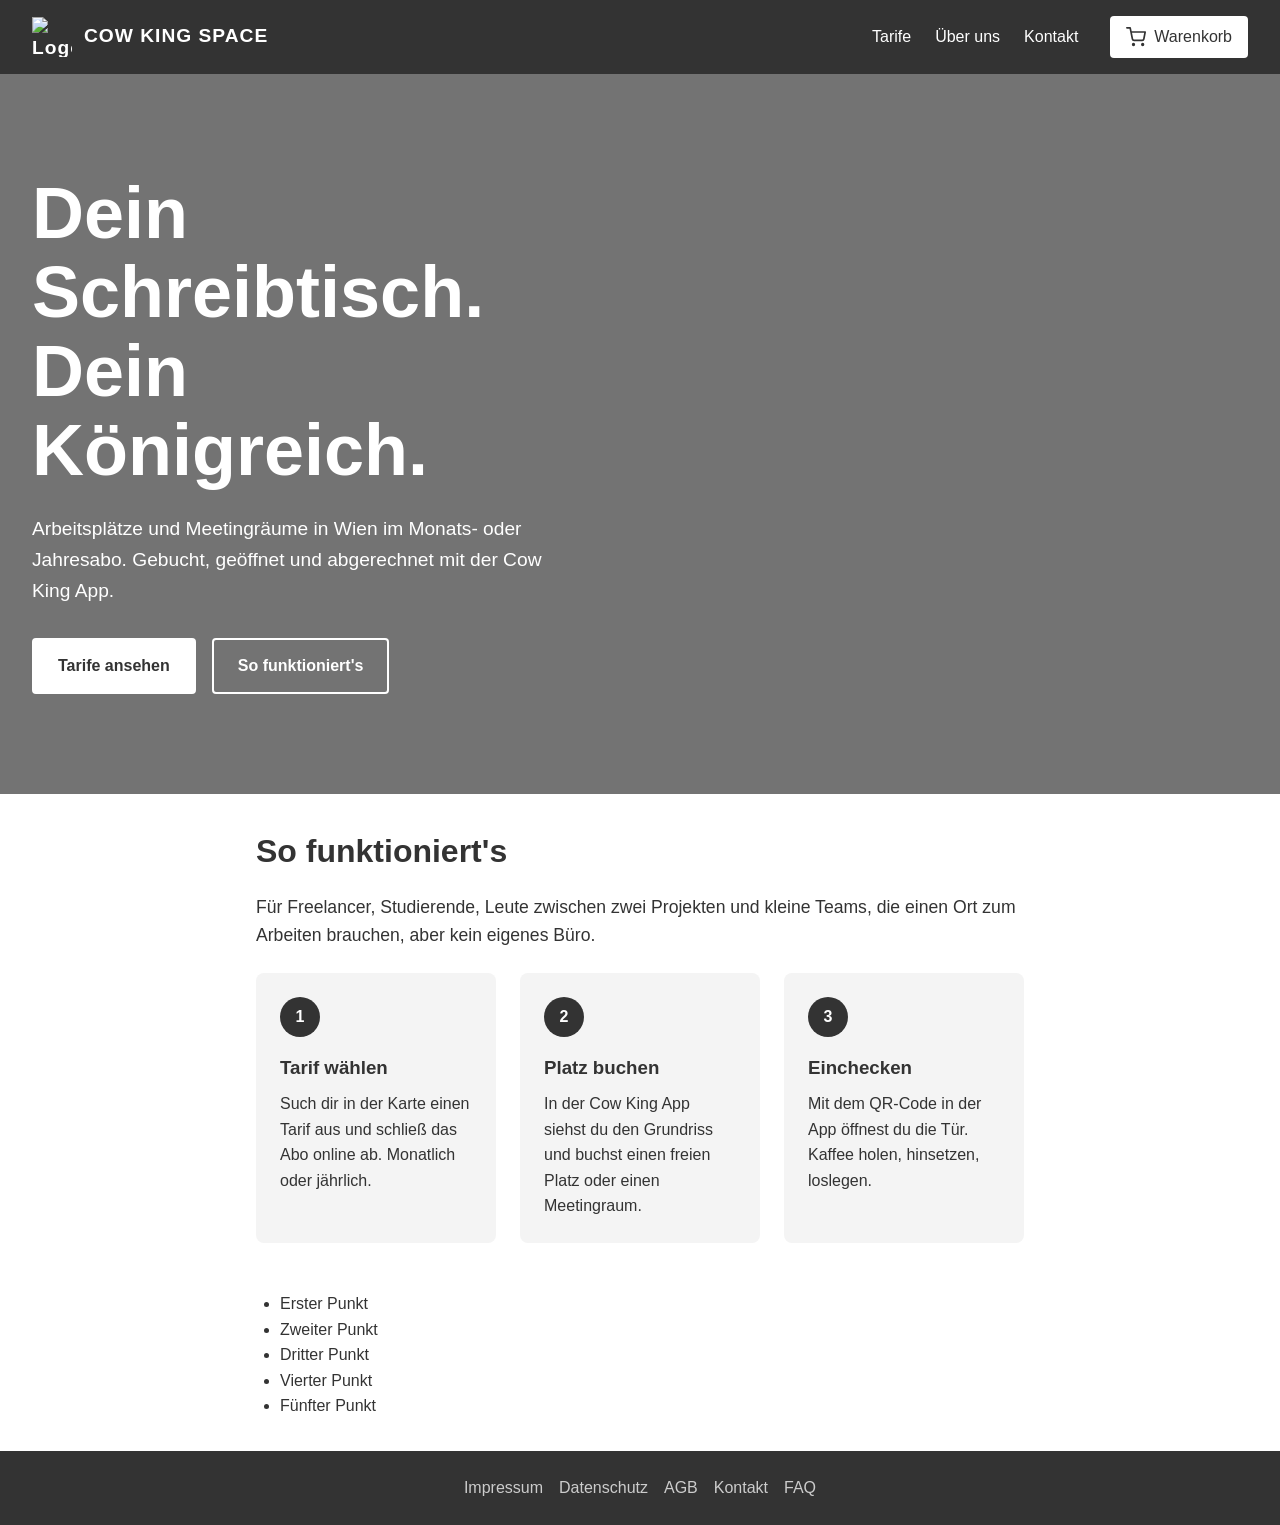
==== index.html @ 956553d7 "basic structure of index page as well as some slight styling" ====
<!DOCTYPE html>
<html lang="de">
<head>
  <meta charset="UTF-8">
  <meta name="viewport" content="width=device-width, initial-scale=1.0">
  <title>Meine Seite</title>
  <link rel="stylesheet" href="style.css">
</head>
<body>

<nav>
  <a href="#" class="logo">
    <img src="https://placehold.co/40x40" alt="Logo">
    <span>COW KING SPACE</span>
  </a>

  <div class="nav-right">
    <ul class="nav-links">
      <li><a href="#">Tarife</a></li>
      <li><a href="#">Über uns</a></li>
      <li><a href="#">Kontakt</a></li>
    </ul>

    <a href="#" class="cart-button">
      <svg viewBox="0 0 24 24" fill="none" stroke="currentColor" stroke-width="2"
           stroke-linecap="round" stroke-linejoin="round" aria-hidden="true">
        <circle cx="9" cy="21" r="1"></circle>
        <circle cx="20" cy="21" r="1"></circle>
        <path d="M1 1h4l2.7 13.4a2 2 0 0 0 2 1.6h9.7a2 2 0 0 0 2-1.6L23 6H6"></path>
      </svg>
      Warenkorb
    </a>
  </div>
</nav>

  <header class="hero">
  <div class="hero-content">
    <h1>Dein<br>Schreibtisch.<br>Dein<br>Königreich.</h1>
    <p>
      Arbeitsplätze und Meetingräume in Wien im Monats- oder Jahresabo.
      Gebucht, geöffnet und abgerechnet mit der Cow King App.
    </p>
    <div class="hero-buttons">
      <a href="#" class="btn btn-primary">Tarife ansehen</a>
      <a href="#so-funktionierts" class="btn btn-secondary">So funktioniert's</a>
    </div>
  </div>
</header>

  <main>

    <section id="so-funktionierts" class="how-it-works">
    <h2>So funktioniert's</h2>
    <p class="section-intro">
        Für Freelancer, Studierende, Leute zwischen zwei Projekten und kleine Teams,
        die einen Ort zum Arbeiten brauchen, aber kein eigenes Büro.
    </p>

    <ol class="steps">
        <li>
            <h3>Tarif wählen</h3>
            <p>Such dir in der Karte einen Tarif aus und schließ das Abo online ab. Monatlich oder jährlich.</p>
        </li>
        <li>
            <h3>Platz buchen</h3>
            <p>In der Cow King App siehst du den Grundriss und buchst einen freien Platz oder einen Meetingraum.</p>
        </li>
        <li>
            <h3>Einchecken</h3>
            <p>Mit dem QR-Code in der App öffnest du die Tür. Kaffee holen, hinsetzen, loslegen.</p>
        </li>
    </ol>
    </section>

    <ul>
      <li>Erster Punkt</li>
      <li>Zweiter Punkt</li>
      <li>Dritter Punkt</li>
      <li>Vierter Punkt</li>
      <li>Fünfter Punkt</li>
    </ul>
  </main>

  <footer>
    <ul>
      <li><a href="#">Impressum</a></li>
      <li><a href="#">Datenschutz</a></li>
      <li><a href="#">AGB</a></li>
      <li><a href="#">Kontakt</a></li>
      <li><a href="#">FAQ</a></li>
    </ul>
  </footer>

</body>
</html>
---- style.css ----
* {
  box-sizing: border-box;
  margin: 0;
  padding: 0;
}

html {
  scroll-behavior: smooth;
}

body {
  font-family: Arial, sans-serif;
  line-height: 1.6;
  color: #333;
}

/* Navbar */
nav {
  background: #333;
  padding: 1rem 2rem;
  display: flex;
  justify-content: space-between;
  align-items: center;
}

.logo {
  display: flex;
  align-items: center;
  gap: 0.75rem;
  color: #fff;
  text-decoration: none;
  font-weight: bold;
  font-size: 1.2rem;
  letter-spacing: 1px;
}

.logo img {
  width: 40px;
  height: 40px;
  display: block;
}

.nav-right {
  display: flex;
  align-items: center;
  gap: 2rem;
}

.nav-links {
  list-style: none;
  display: flex;
  gap: 1.5rem;
}

.nav-links a {
  color: #fff;
  text-decoration: none;
}

.nav-links a:hover {
  text-decoration: underline;
}

.cart-button {
  display: flex;
  align-items: center;
  gap: 0.5rem;
  background: #fff;
  color: #333;
  text-decoration: none;
  padding: 0.5rem 1rem;
  border-radius: 4px;
}

.cart-button:hover {
  background: #ddd;
}

.cart-button svg {
  width: 20px;
  height: 20px;
}

/* Header */
/* Hero */
.hero {
  min-height: 80vh;
  display: flex;
  align-items: center;
  padding: 4rem 2rem;
  color: #fff;
  background:
    linear-gradient(rgba(0, 0, 0, 0.55), rgba(0, 0, 0, 0.55)),
    url("https://placehold.co/1600x900") center / cover no-repeat;
}

.hero-content {
  max-width: 700px;
}

.hero h1 {
  font-size: clamp(2.5rem, 6vw, 4.5rem);
  line-height: 1.1;
  margin-bottom: 1.5rem;
}

.hero p {
  font-size: 1.2rem;
  max-width: 550px;
  margin-bottom: 2rem;
}

.hero-buttons {
  display: flex;
  flex-wrap: wrap;
  gap: 1rem;
}

/* Buttons */
.btn {
  display: inline-block;
  padding: 0.8rem 1.5rem;
  border: 2px solid #fff;
  border-radius: 4px;
  text-decoration: none;
  font-weight: bold;
}

.btn-primary {
  background: #fff;
  color: #333;
}

.btn-primary:hover {
  background: #ddd;
  border-color: #ddd;
}

.btn-secondary {
  background: transparent;
  color: #fff;
}

.btn-secondary:hover {
  background: rgba(255, 255, 255, 0.15);
}

/* Hauptinhalt */
main {
  max-width: 800px;
  margin: 2rem auto;
  padding: 0 1rem;
}


main p {
  margin-bottom: 1.5rem;
}

main ul {
  padding-left: 1.5rem;
}

/* So funktioniert's */
.how-it-works {
  margin-bottom: 3rem;
}

.how-it-works h2 {
  font-size: 2rem;
  margin-bottom: 1rem;
}

.section-intro {
  font-size: 1.1rem;
}

.steps {
  list-style: none;
  counter-reset: step;
  display: grid;
  grid-template-columns: repeat(auto-fit, minmax(200px, 1fr));
  gap: 1.5rem;
}

.steps li {
  counter-increment: step;
  background: #f4f4f4;
  padding: 1.5rem;
  border-radius: 8px;
}

.steps li::before {
  content: counter(step);
  display: flex;
  align-items: center;
  justify-content: center;
  width: 2.5rem;
  height: 2.5rem;
  margin-bottom: 1rem;
  border-radius: 50%;
  background: #333;
  color: #fff;
  font-weight: bold;
}

.steps h3 {
  margin-bottom: 0.5rem;
}

.steps p {
  margin-bottom: 0;
}

/* Footer */
footer {
  background: #333;
  color: #fff;
  padding: 1.5rem;
  text-align: center;
  margin-top: 2rem;
}

footer ul {
  list-style: none;
  display: flex;
  justify-content: center;
  flex-wrap: wrap;
  gap: 1rem;
}

footer a {
  color: #ccc;
  text-decoration: none;
}

footer a:hover {
  color: #fff;
}
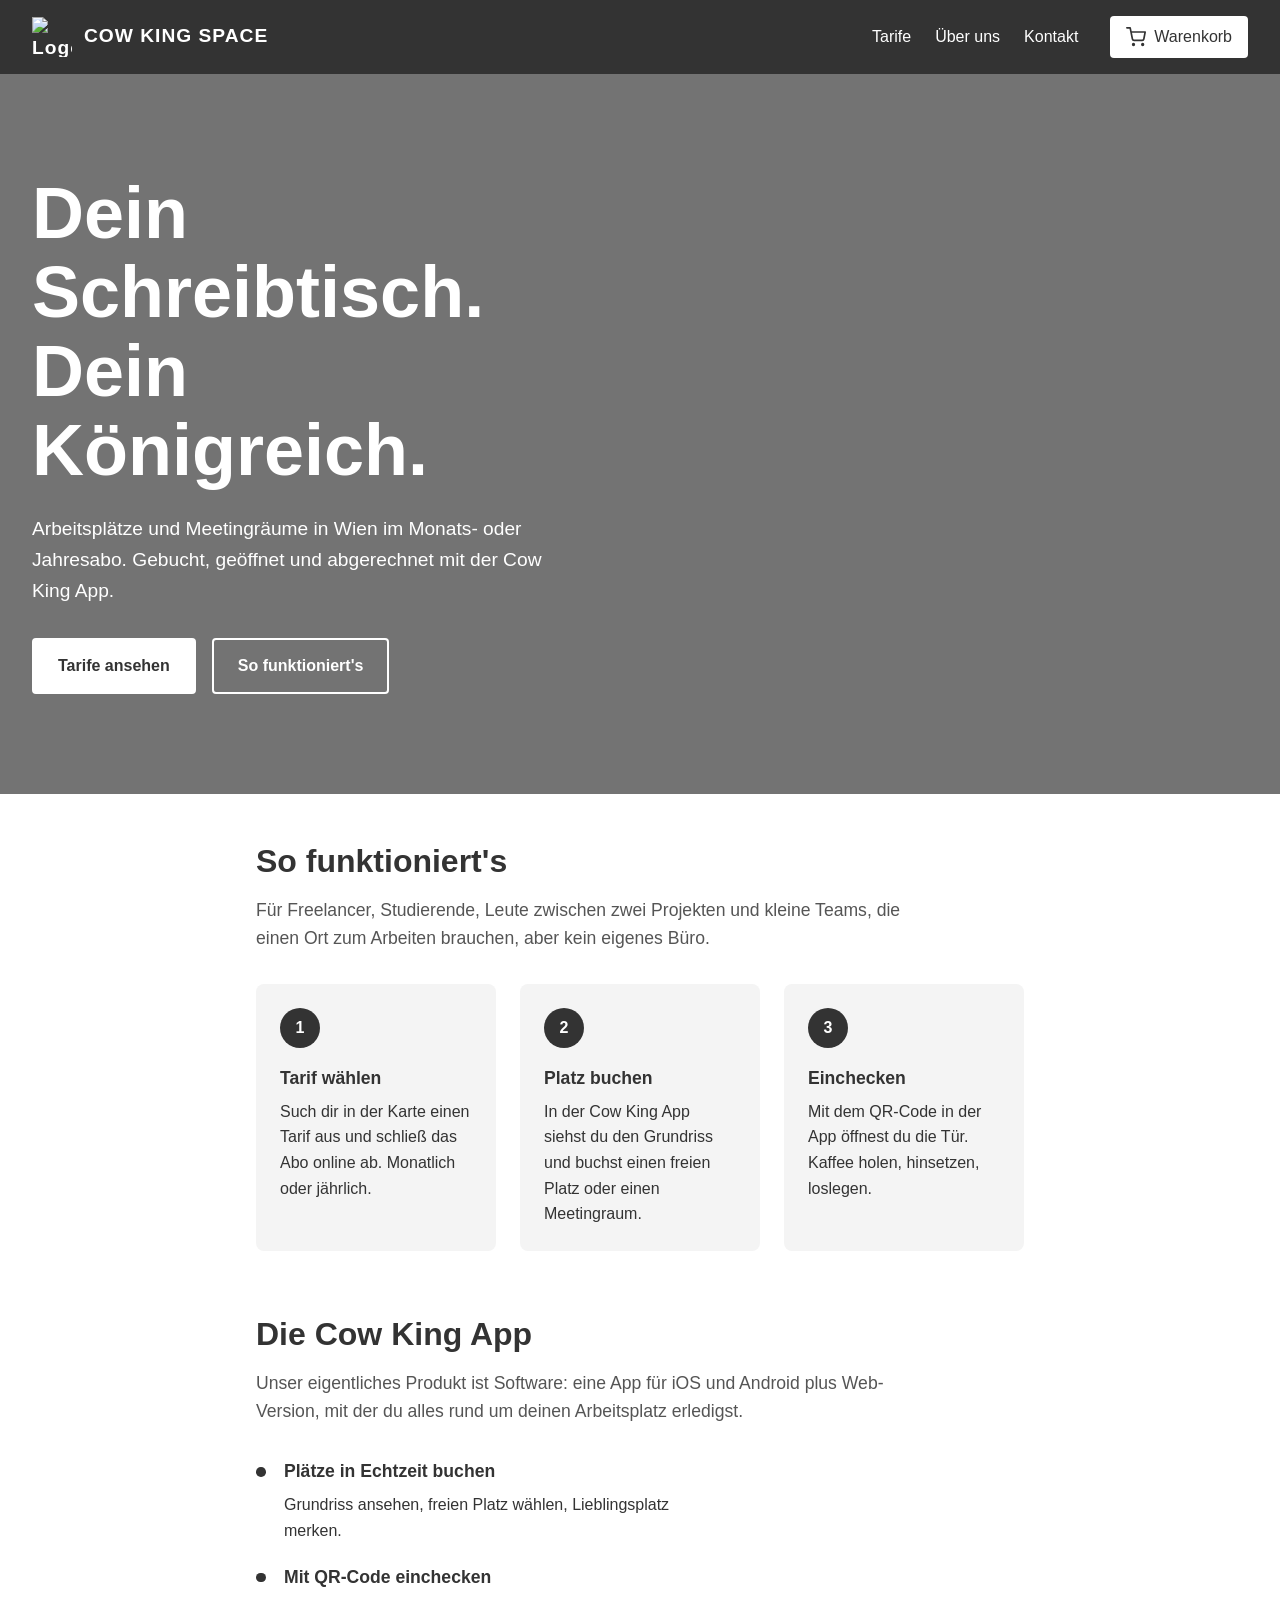
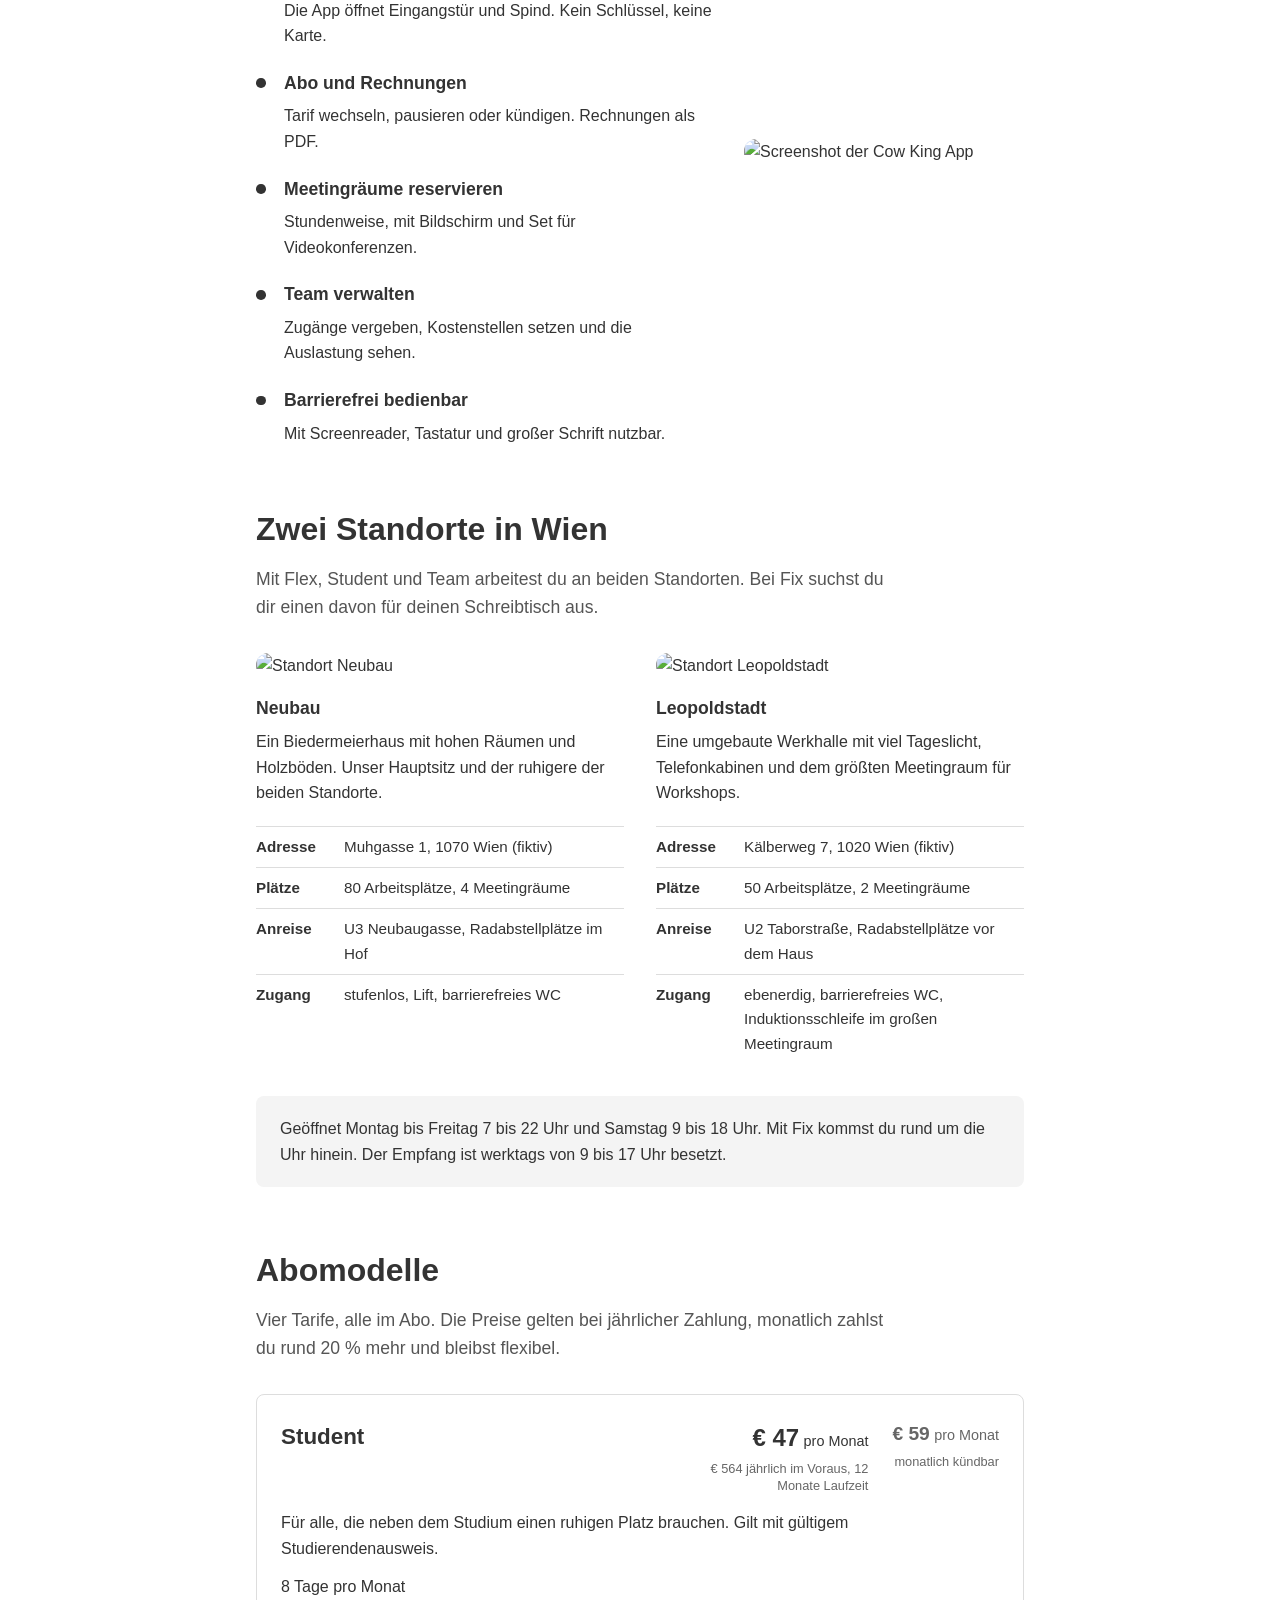
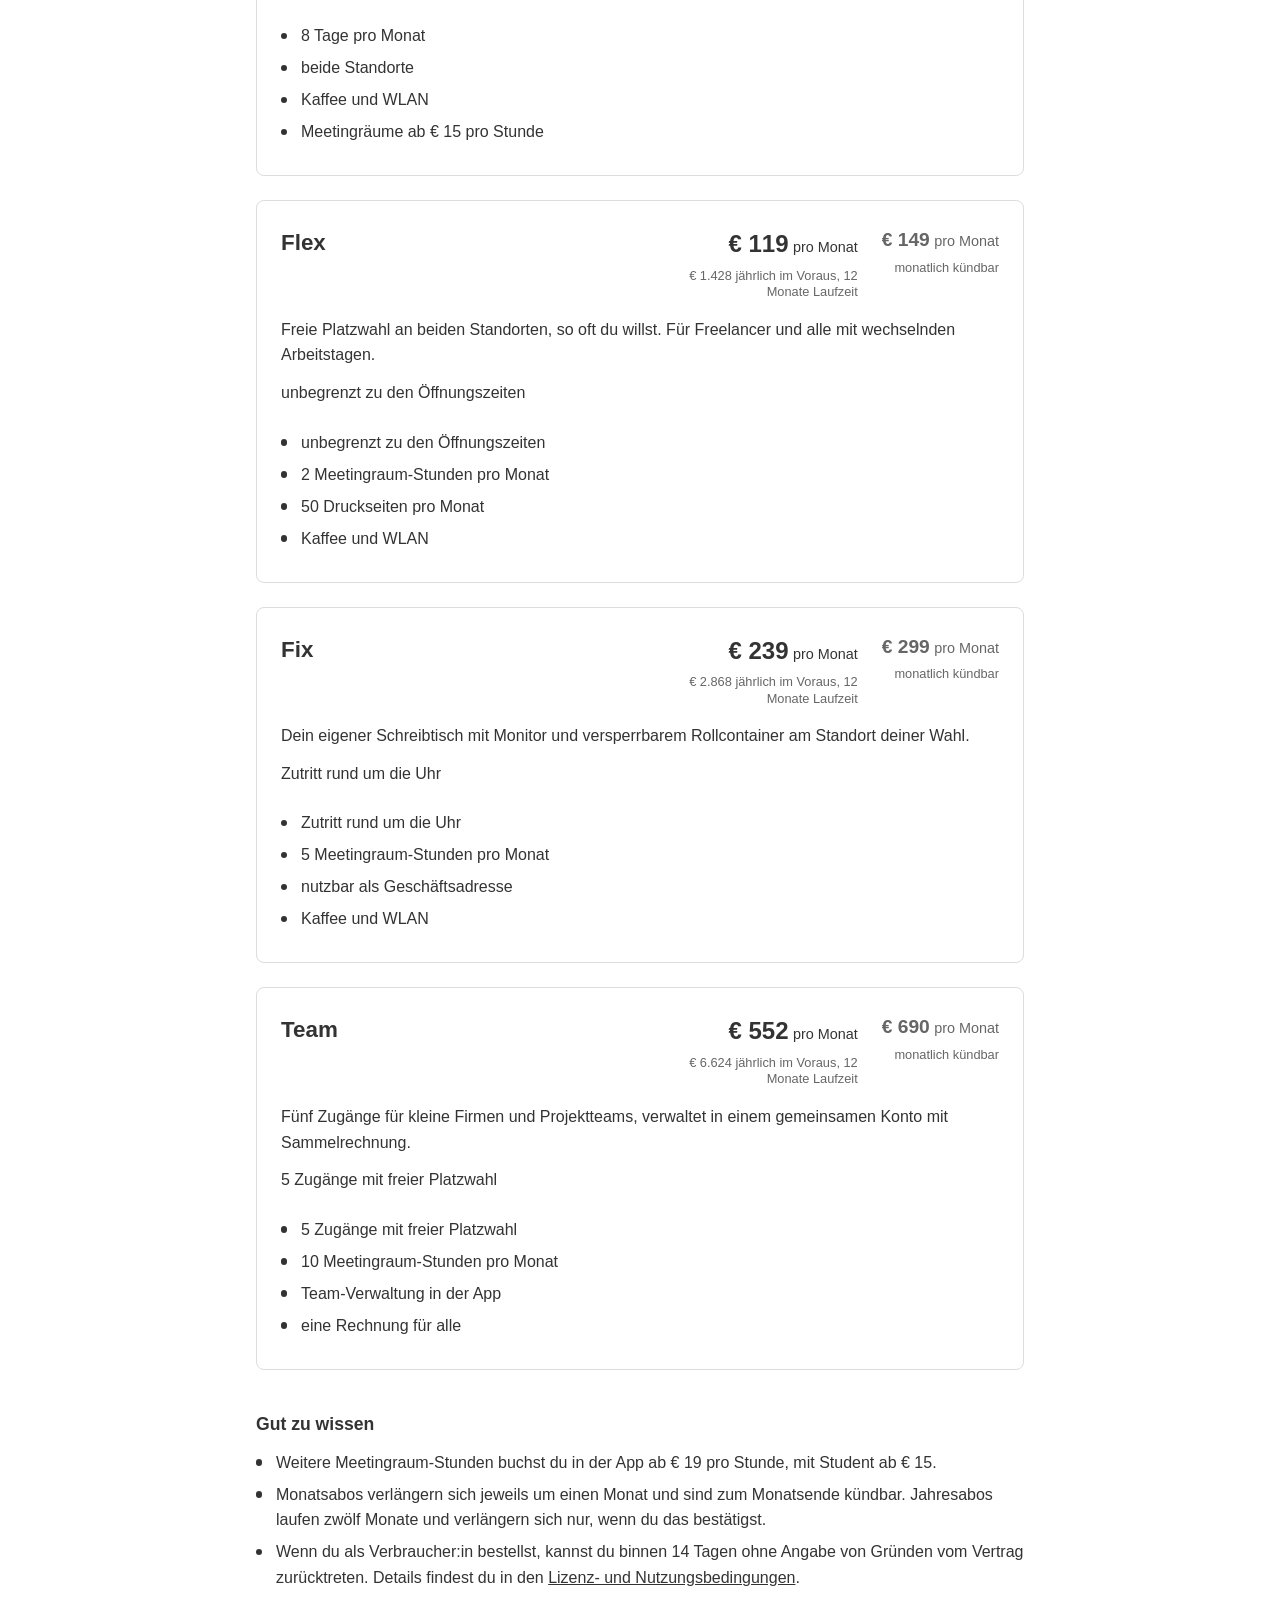
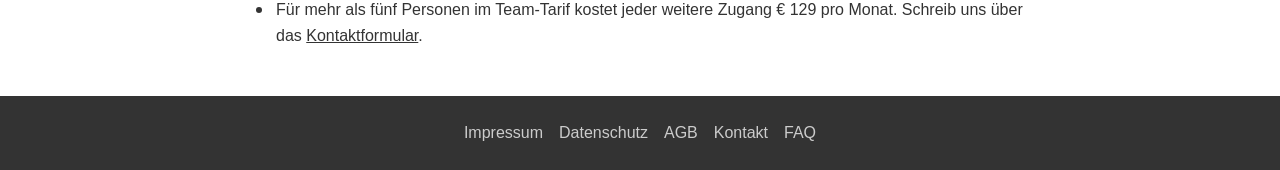
==== commit 782308ca: "added app, location, prices, adjust CSS" ====
--- a/index.html
+++ b/index.html
@@ -3,84 +3,287 @@
 <head>
   <meta charset="UTF-8">
   <meta name="viewport" content="width=device-width, initial-scale=1.0">
-  <title>Meine Seite</title>
+  <title>COW KING SPACE</title>
   <link rel="stylesheet" href="style.css">
 </head>
 <body>
 
-<nav>
-  <a href="#" class="logo">
-    <img src="https://placehold.co/40x40" alt="Logo">
-    <span>COW KING SPACE</span>
-  </a>
-
-  <div class="nav-right">
-    <ul class="nav-links">
-      <li><a href="#">Tarife</a></li>
-      <li><a href="#">Über uns</a></li>
-      <li><a href="#">Kontakt</a></li>
-    </ul>
-
-    <a href="#" class="cart-button">
-      <svg viewBox="0 0 24 24" fill="none" stroke="currentColor" stroke-width="2"
-           stroke-linecap="round" stroke-linejoin="round" aria-hidden="true">
-        <circle cx="9" cy="21" r="1"></circle>
-        <circle cx="20" cy="21" r="1"></circle>
-        <path d="M1 1h4l2.7 13.4a2 2 0 0 0 2 1.6h9.7a2 2 0 0 0 2-1.6L23 6H6"></path>
-      </svg>
-      Warenkorb
+  <!-- Navbar -->
+  <nav>
+    <a href="#" class="logo">
+      <img src="https://placehold.co/40x40" alt="Logo">
+      <span>COW KING SPACE</span>
     </a>
-  </div>
-</nav>
-
+
+    <div class="nav-right">
+      <ul class="nav-links">
+        <li><a href="#tarife">Tarife</a></li>
+        <li><a href="#">Über uns</a></li>
+        <li><a href="#">Kontakt</a></li>
+      </ul>
+
+      <a href="#" class="cart-button">
+        <svg viewBox="0 0 24 24" fill="none" stroke="currentColor" stroke-width="2"
+             stroke-linecap="round" stroke-linejoin="round" aria-hidden="true">
+          <circle cx="9" cy="21" r="1"></circle>
+          <circle cx="20" cy="21" r="1"></circle>
+          <path d="M1 1h4l2.7 13.4a2 2 0 0 0 2 1.6h9.7a2 2 0 0 0 2-1.6L23 6H6"></path>
+        </svg>
+        Warenkorb
+      </a>
+    </div>
+  </nav>
+
+  <!-- Hero -->
   <header class="hero">
-  <div class="hero-content">
-    <h1>Dein<br>Schreibtisch.<br>Dein<br>Königreich.</h1>
-    <p>
-      Arbeitsplätze und Meetingräume in Wien im Monats- oder Jahresabo.
-      Gebucht, geöffnet und abgerechnet mit der Cow King App.
-    </p>
-    <div class="hero-buttons">
-      <a href="#" class="btn btn-primary">Tarife ansehen</a>
-      <a href="#so-funktionierts" class="btn btn-secondary">So funktioniert's</a>
+    <div class="hero-content">
+      <h1>Dein<br>Schreibtisch.<br>Dein<br>Königreich.</h1>
+      <p>
+        Arbeitsplätze und Meetingräume in Wien im Monats- oder Jahresabo.
+        Gebucht, geöffnet und abgerechnet mit der Cow King App.
+      </p>
+      <div class="hero-buttons">
+        <a href="#tarife" class="btn btn-primary">Tarife ansehen</a>
+        <a href="#so-funktionierts" class="btn btn-secondary">So funktioniert's</a>
+      </div>
     </div>
-  </div>
-</header>
+  </header>
 
   <main>
 
-    <section id="so-funktionierts" class="how-it-works">
-    <h2>So funktioniert's</h2>
-    <p class="section-intro">
+    <!-- So funktioniert's -->
+    <section id="so-funktionierts" class="section">
+      <h2>So funktioniert's</h2>
+      <p class="section-intro">
         Für Freelancer, Studierende, Leute zwischen zwei Projekten und kleine Teams,
         die einen Ort zum Arbeiten brauchen, aber kein eigenes Büro.
-    </p>
-
-    <ol class="steps">
+      </p>
+
+      <ol class="steps">
         <li>
-            <h3>Tarif wählen</h3>
-            <p>Such dir in der Karte einen Tarif aus und schließ das Abo online ab. Monatlich oder jährlich.</p>
+          <h3>Tarif wählen</h3>
+          <p>Such dir in der Karte einen Tarif aus und schließ das Abo online ab. Monatlich oder jährlich.</p>
         </li>
         <li>
-            <h3>Platz buchen</h3>
-            <p>In der Cow King App siehst du den Grundriss und buchst einen freien Platz oder einen Meetingraum.</p>
+          <h3>Platz buchen</h3>
+          <p>In der Cow King App siehst du den Grundriss und buchst einen freien Platz oder einen Meetingraum.</p>
         </li>
         <li>
-            <h3>Einchecken</h3>
-            <p>Mit dem QR-Code in der App öffnest du die Tür. Kaffee holen, hinsetzen, loslegen.</p>
+          <h3>Einchecken</h3>
+          <p>Mit dem QR-Code in der App öffnest du die Tür. Kaffee holen, hinsetzen, loslegen.</p>
         </li>
-    </ol>
-    </section>
-
-    <ul>
-      <li>Erster Punkt</li>
-      <li>Zweiter Punkt</li>
-      <li>Dritter Punkt</li>
-      <li>Vierter Punkt</li>
-      <li>Fünfter Punkt</li>
-    </ul>
+      </ol>
+    </section>
+
+    <!-- Die Cow King App -->
+    <section id="app" class="section">
+      <h2>Die Cow King App</h2>
+      <p class="section-intro">
+        Unser eigentliches Produkt ist Software: eine App für iOS und Android plus
+        Web-Version, mit der du alles rund um deinen Arbeitsplatz erledigst.
+      </p>
+
+      <div class="app-content">
+        <ul class="features">
+          <li>
+            <h3>Plätze in Echtzeit buchen</h3>
+            <p>Grundriss ansehen, freien Platz wählen, Lieblingsplatz merken.</p>
+          </li>
+          <li>
+            <h3>Mit QR-Code einchecken</h3>
+            <p>Die App öffnet Eingangstür und Spind. Kein Schlüssel, keine Karte.</p>
+          </li>
+          <li>
+            <h3>Abo und Rechnungen</h3>
+            <p>Tarif wechseln, pausieren oder kündigen. Rechnungen als PDF.</p>
+          </li>
+          <li>
+            <h3>Meetingräume reservieren</h3>
+            <p>Stundenweise, mit Bildschirm und Set für Videokonferenzen.</p>
+          </li>
+          <li>
+            <h3>Team verwalten</h3>
+            <p>Zugänge vergeben, Kostenstellen setzen und die Auslastung sehen.</p>
+          </li>
+          <li>
+            <h3>Barrierefrei bedienbar</h3>
+            <p>Mit Screenreader, Tastatur und großer Schrift nutzbar.</p>
+          </li>
+        </ul>
+
+        <img class="app-image" src="https://placehold.co/400x700" alt="Screenshot der Cow King App">
+      </div>
+    </section>
+
+    <!-- Standorte -->
+    <section id="standorte" class="section">
+      <h2>Zwei Standorte in Wien</h2>
+      <p class="section-intro">
+        Mit Flex, Student und Team arbeitest du an beiden Standorten.
+        Bei Fix suchst du dir einen davon für deinen Schreibtisch aus.
+      </p>
+
+      <div class="locations">
+        <article class="location">
+          <img src="https://placehold.co/600x400" alt="Standort Neubau">
+          <h3>Neubau</h3>
+          <p>Ein Biedermeierhaus mit hohen Räumen und Holzböden. Unser Hauptsitz und der ruhigere der beiden Standorte.</p>
+          <dl class="location-details">
+            <dt>Adresse</dt>
+            <dd>Muhgasse 1, 1070 Wien (fiktiv)</dd>
+            <dt>Plätze</dt>
+            <dd>80 Arbeitsplätze, 4 Meetingräume</dd>
+            <dt>Anreise</dt>
+            <dd>U3 Neubaugasse, Radabstellplätze im Hof</dd>
+            <dt>Zugang</dt>
+            <dd>stufenlos, Lift, barrierefreies WC</dd>
+          </dl>
+        </article>
+
+        <article class="location">
+          <img src="https://placehold.co/600x400" alt="Standort Leopoldstadt">
+          <h3>Leopoldstadt</h3>
+          <p>Eine umgebaute Werkhalle mit viel Tageslicht, Telefonkabinen und dem größten Meetingraum für Workshops.</p>
+          <dl class="location-details">
+            <dt>Adresse</dt>
+            <dd>Kälberweg 7, 1020 Wien (fiktiv)</dd>
+            <dt>Plätze</dt>
+            <dd>50 Arbeitsplätze, 2 Meetingräume</dd>
+            <dt>Anreise</dt>
+            <dd>U2 Taborstraße, Radabstellplätze vor dem Haus</dd>
+            <dt>Zugang</dt>
+            <dd>ebenerdig, barrierefreies WC, Induktionsschleife im großen Meetingraum</dd>
+          </dl>
+        </article>
+      </div>
+
+      <p class="opening-hours">
+        Geöffnet Montag bis Freitag 7 bis 22 Uhr und Samstag 9 bis 18 Uhr.
+        Mit Fix kommst du rund um die Uhr hinein. Der Empfang ist werktags
+        von 9 bis 17 Uhr besetzt.
+      </p>
+    </section>
+
+    <!-- Abomodelle -->
+    <section id="tarife" class="section">
+      <h2>Abomodelle</h2>
+      <p class="section-intro">
+        Vier Tarife, alle im Abo. Die Preise gelten bei jährlicher Zahlung,
+        monatlich zahlst du rund 20 % mehr und bleibst flexibel.
+      </p>
+
+      <div class="tariffs">
+        <article class="tariff">
+          <div class="tariff-header">
+            <h3>Student</h3>
+            <div class="tariff-prices">
+              <div class="price">
+                <span class="price-amount">€ 47</span> <span class="price-unit">pro Monat</span>
+                <small>€ 564 jährlich im Voraus, 12 Monate Laufzeit</small>
+              </div>
+              <div class="price price-monthly">
+                <span class="price-amount">€ 59</span> <span class="price-unit">pro Monat</span>
+                <small>monatlich kündbar</small>
+              </div>
+            </div>
+          </div>
+          <p class="tariff-description">Für alle, die neben dem Studium einen ruhigen Platz brauchen. Gilt mit gültigem Studierendenausweis.</p>
+          <p class="tariff-access">8 Tage pro Monat</p>
+          <ul class="bullets">
+            <li>8 Tage pro Monat</li>
+            <li>beide Standorte</li>
+            <li>Kaffee und WLAN</li>
+            <li>Meetingräume ab € 15 pro Stunde</li>
+          </ul>
+        </article>
+
+        <article class="tariff">
+          <div class="tariff-header">
+            <h3>Flex</h3>
+            <div class="tariff-prices">
+              <div class="price">
+                <span class="price-amount">€ 119</span> <span class="price-unit">pro Monat</span>
+                <small>€ 1.428 jährlich im Voraus, 12 Monate Laufzeit</small>
+              </div>
+              <div class="price price-monthly">
+                <span class="price-amount">€ 149</span> <span class="price-unit">pro Monat</span>
+                <small>monatlich kündbar</small>
+              </div>
+            </div>
+          </div>
+          <p class="tariff-description">Freie Platzwahl an beiden Standorten, so oft du willst. Für Freelancer und alle mit wechselnden Arbeitstagen.</p>
+          <p class="tariff-access">unbegrenzt zu den Öffnungszeiten</p>
+          <ul class="bullets">
+            <li>unbegrenzt zu den Öffnungszeiten</li>
+            <li>2 Meetingraum-Stunden pro Monat</li>
+            <li>50 Druckseiten pro Monat</li>
+            <li>Kaffee und WLAN</li>
+          </ul>
+        </article>
+
+        <article class="tariff">
+          <div class="tariff-header">
+            <h3>Fix</h3>
+            <div class="tariff-prices">
+              <div class="price">
+                <span class="price-amount">€ 239</span> <span class="price-unit">pro Monat</span>
+                <small>€ 2.868 jährlich im Voraus, 12 Monate Laufzeit</small>
+              </div>
+              <div class="price price-monthly">
+                <span class="price-amount">€ 299</span> <span class="price-unit">pro Monat</span>
+                <small>monatlich kündbar</small>
+              </div>
+            </div>
+          </div>
+          <p class="tariff-description">Dein eigener Schreibtisch mit Monitor und versperrbarem Rollcontainer am Standort deiner Wahl.</p>
+          <p class="tariff-access">Zutritt rund um die Uhr</p>
+          <ul class="bullets">
+            <li>Zutritt rund um die Uhr</li>
+            <li>5 Meetingraum-Stunden pro Monat</li>
+            <li>nutzbar als Geschäftsadresse</li>
+            <li>Kaffee und WLAN</li>
+          </ul>
+        </article>
+
+        <article class="tariff">
+          <div class="tariff-header">
+            <h3>Team</h3>
+            <div class="tariff-prices">
+              <div class="price">
+                <span class="price-amount">€ 552</span> <span class="price-unit">pro Monat</span>
+                <small>€ 6.624 jährlich im Voraus, 12 Monate Laufzeit</small>
+              </div>
+              <div class="price price-monthly">
+                <span class="price-amount">€ 690</span> <span class="price-unit">pro Monat</span>
+                <small>monatlich kündbar</small>
+              </div>
+            </div>
+          </div>
+          <p class="tariff-description">Fünf Zugänge für kleine Firmen und Projektteams, verwaltet in einem gemeinsamen Konto mit Sammelrechnung.</p>
+          <p class="tariff-access">5 Zugänge mit freier Platzwahl</p>
+          <ul class="bullets">
+            <li>5 Zugänge mit freier Platzwahl</li>
+            <li>10 Meetingraum-Stunden pro Monat</li>
+            <li>Team-Verwaltung in der App</li>
+            <li>eine Rechnung für alle</li>
+          </ul>
+        </article>
+      </div>
+
+      <div class="good-to-know">
+        <h3>Gut zu wissen</h3>
+        <ul class="bullets">
+          <li>Weitere Meetingraum-Stunden buchst du in der App ab € 19 pro Stunde, mit Student ab € 15.</li>
+          <li>Monatsabos verlängern sich jeweils um einen Monat und sind zum Monatsende kündbar. Jahresabos laufen zwölf Monate und verlängern sich nur, wenn du das bestätigst.</li>
+          <li>Wenn du als Verbraucher:in bestellst, kannst du binnen 14 Tagen ohne Angabe von Gründen vom Vertrag zurücktreten. Details findest du in den <a href="lizenz.html">Lizenz- und Nutzungsbedingungen</a>.</li>
+          <li>Für mehr als fünf Personen im Team-Tarif kostet jeder weitere Zugang € 129 pro Monat. Schreib uns über das <a href="kontakt.html">Kontaktformular</a>.</li>
+        </ul>
+      </div>
+    </section>
+
   </main>
 
+  <!-- Footer -->
   <footer>
     <ul>
       <li><a href="#">Impressum</a></li>
--- a/style.css
+++ b/style.css
@@ -1,3 +1,4 @@
+/* ========== Grundlagen ========== */
 * {
   box-sizing: border-box;
   margin: 0;
@@ -14,7 +15,7 @@
   color: #333;
 }
 
-/* Navbar */
+/* ========== Navbar ========== */
 nav {
   background: #333;
   padding: 1rem 2rem;
@@ -81,8 +82,7 @@
   height: 20px;
 }
 
-/* Header */
-/* Hero */
+/* ========== Hero ========== */
 .hero {
   min-height: 80vh;
   display: flex;
@@ -116,7 +116,7 @@
   gap: 1rem;
 }
 
-/* Buttons */
+/* ========== Buttons ========== */
 .btn {
   display: inline-block;
   padding: 0.8rem 1.5rem;
@@ -145,36 +145,67 @@
   background: rgba(255, 255, 255, 0.15);
 }
 
-/* Hauptinhalt */
+/* ========== Hauptinhalt ========== */
 main {
   max-width: 800px;
-  margin: 2rem auto;
+  margin: 3rem auto;
   padding: 0 1rem;
 }
-
 
 main p {
   margin-bottom: 1.5rem;
 }
 
-main ul {
-  padding-left: 1.5rem;
-}
-
-/* So funktioniert's */
-.how-it-works {
-  margin-bottom: 3rem;
-}
-
-.how-it-works h2 {
+/* ========== Abschnitte – gemeinsame Optik ========== */
+.section + .section {
+  margin-top: 4rem;
+}
+
+.section h2 {
   font-size: 2rem;
+  line-height: 1.2;
   margin-bottom: 1rem;
 }
 
 .section-intro {
   font-size: 1.1rem;
-}
-
+  color: #555;
+  max-width: 650px;
+  margin-bottom: 2rem;
+}
+
+.section h3 {
+  font-size: 1.1rem;
+  margin-bottom: 0.4rem;
+}
+
+.section h3 + p {
+  margin-bottom: 0;
+}
+
+/* ========== Einfache Bullet-Liste (wiederverwendbar) ========== */
+.bullets {
+  list-style: none;
+}
+
+.bullets li {
+  position: relative;
+  padding-left: 1.25rem;
+  margin-bottom: 0.4rem;
+}
+
+.bullets li::before {
+  content: "";
+  position: absolute;
+  left: 0;
+  top: 0.6em;
+  width: 0.4rem;
+  height: 0.4rem;
+  border-radius: 50%;
+  background: #333;
+}
+
+/* ========== So funktioniert's ========== */
 .steps {
   list-style: none;
   counter-reset: step;
@@ -204,15 +235,165 @@
   font-weight: bold;
 }
 
-.steps h3 {
-  margin-bottom: 0.5rem;
-}
-
-.steps p {
+/* ========== Cow King App ========== */
+.app-content {
+  display: grid;
+  grid-template-columns: 1fr 280px;
+  gap: 2rem;
+  align-items: center;
+}
+
+.features {
+  list-style: none;
+}
+
+.features li {
+  position: relative;
+  padding-left: 1.75rem;
+  margin-bottom: 1.25rem;
+}
+
+.features li:last-child {
   margin-bottom: 0;
 }
 
-/* Footer */
+.features li::before {
+  content: "";
+  position: absolute;
+  left: 0;
+  top: 0.6rem;
+  width: 0.6rem;
+  height: 0.6rem;
+  border-radius: 50%;
+  background: #333;
+}
+
+.app-image {
+  width: 100%;
+  height: auto;
+  display: block;
+  border-radius: 12px;
+}
+
+/* ========== Standorte ========== */
+.locations {
+  display: grid;
+  grid-template-columns: repeat(2, 1fr);
+  gap: 2rem;
+}
+
+.location img {
+  width: 100%;
+  height: auto;
+  display: block;
+  border-radius: 12px;
+  margin-bottom: 1rem;
+}
+
+.location-details {
+  display: grid;
+  grid-template-columns: 5.5rem 1fr;
+  margin-top: 1.25rem;
+  font-size: 0.95rem;
+}
+
+.location-details dt,
+.location-details dd {
+  padding: 0.5rem 0;
+  border-top: 1px solid #ddd;
+}
+
+.location-details dt {
+  font-weight: bold;
+}
+
+.opening-hours {
+  margin-top: 2rem;
+  margin-bottom: 0;
+  padding: 1.25rem 1.5rem;
+  background: #f4f4f4;
+  border-radius: 8px;
+}
+
+/* ========== Abomodelle ========== */
+.tariffs {
+  display: grid;
+  gap: 1.5rem;
+}
+
+.tariff {
+  border: 1px solid #ddd;
+  border-radius: 8px;
+  padding: 1.5rem;
+}
+
+.tariff-header {
+  display: flex;
+  justify-content: space-between;
+  align-items: flex-start;
+  flex-wrap: wrap;
+  gap: 1rem;
+  margin-bottom: 1rem;
+}
+
+.tariff h3 {
+  font-size: 1.4rem;
+  margin-bottom: 0;
+}
+
+.tariff-prices {
+  display: flex;
+  gap: 1.5rem;
+}
+
+.price {
+  text-align: right;
+  max-width: 170px;
+}
+
+.price-amount {
+  font-size: 1.5rem;
+  font-weight: bold;
+  white-space: nowrap;
+}
+
+.price-unit {
+  font-size: 0.9rem;
+}
+
+.price small {
+  display: block;
+  margin-top: 0.25rem;
+  font-size: 0.8rem;
+  line-height: 1.3;
+  color: #666;
+}
+
+.price-monthly {
+  color: #666;
+}
+
+.price-monthly .price-amount {
+  font-size: 1.2rem;
+}
+
+.tariff-description {
+  margin-bottom: 0.75rem;
+}
+
+.good-to-know {
+  margin-top: 2.5rem;
+}
+
+.good-to-know h3 {
+  margin-bottom: 0.75rem;
+}
+
+.good-to-know a {
+  color: #333;
+}
+
+/* ========== Footer ========== */
 footer {
   background: #333;
   color: #fff;
@@ -236,4 +417,18 @@
 
 footer a:hover {
   color: #fff;
+}
+
+/* ========== Responsive ========== */
+@media (max-width: 700px) {
+  .app-content,
+  .locations {
+    grid-template-columns: 1fr;
+  }
+}
+
+@media (max-width: 600px) {
+  .price {
+    text-align: left;
+  }
 }
